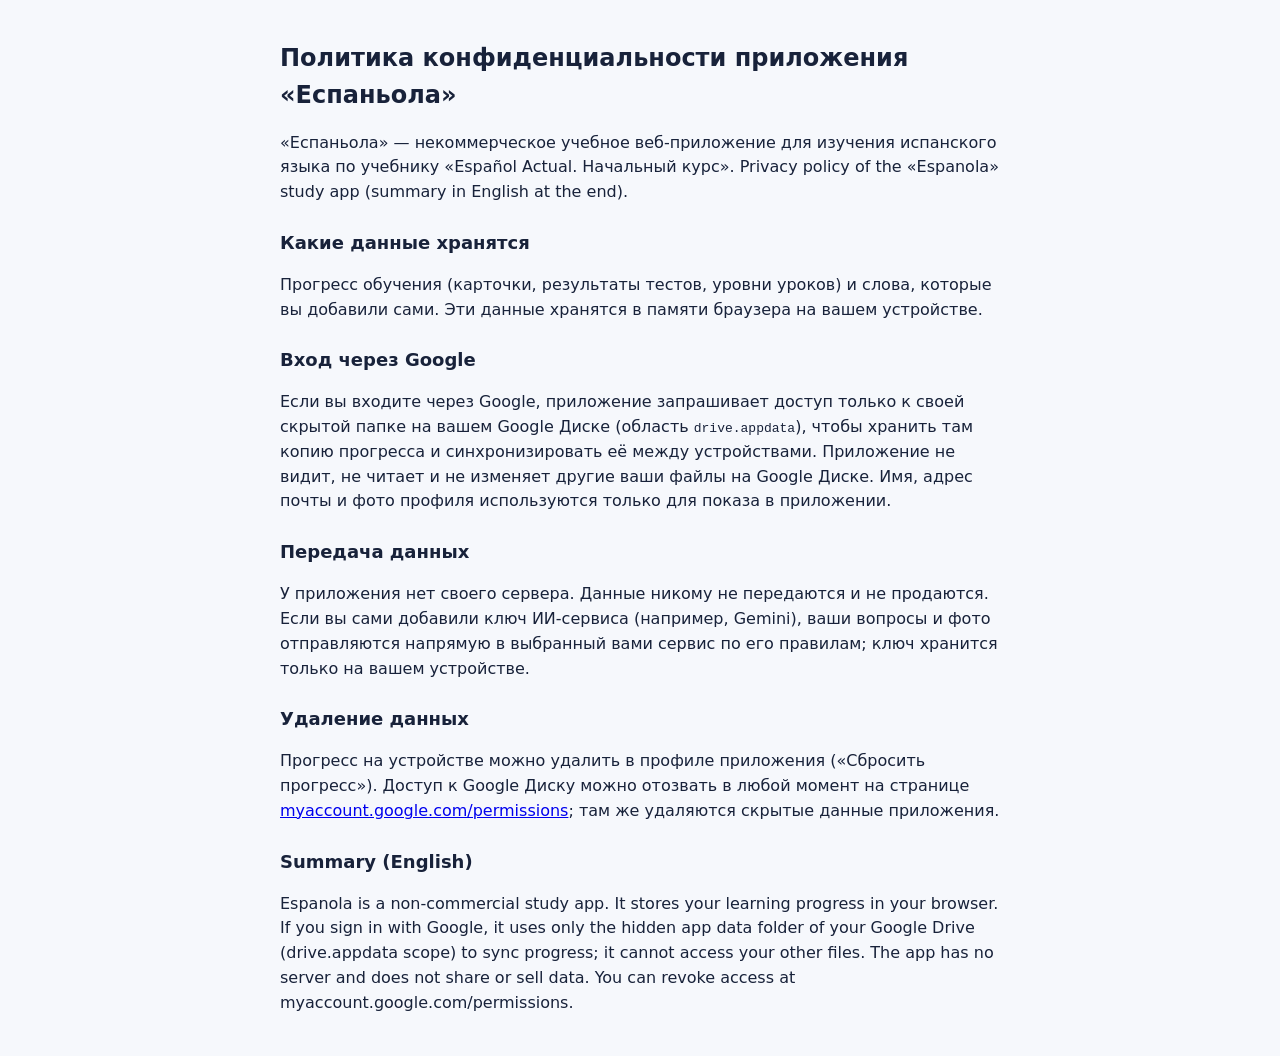
==== privacy.html @ cdbf80aa "Страница политики конфиденциальности для Google OAuth Co-Authored-By: Claude Opus 5.5 <noreply@anthr" ====
<!doctype html>
<html lang="ru">
<head>
<meta charset="utf-8">
<meta name="viewport" content="width=device-width,initial-scale=1">
<title>Еспаньола — политика конфиденциальности</title>
<style>
body{font-family:system-ui,-apple-system,"Segoe UI",Roboto,sans-serif;max-width:720px;margin:0 auto;padding:24px 16px;line-height:1.55;color:#18223a;background:#f6f8fc}
h1{font-size:24px}h2{font-size:18px;margin-top:24px}
</style>
</head>
<body>
<h1>Политика конфиденциальности приложения «Еспаньола»</h1>
<p>«Еспаньола» — некоммерческое учебное веб-приложение для изучения испанского языка по учебнику «Español Actual. Начальный курс». Privacy policy of the «Espanola» study app (summary in English at the end).</p>

<h2>Какие данные хранятся</h2>
<p>Прогресс обучения (карточки, результаты тестов, уровни уроков) и слова, которые вы добавили сами. Эти данные хранятся в памяти браузера на вашем устройстве.</p>

<h2>Вход через Google</h2>
<p>Если вы входите через Google, приложение запрашивает доступ только к своей скрытой папке на вашем Google Диске (область <code>drive.appdata</code>), чтобы хранить там копию прогресса и синхронизировать её между устройствами. Приложение не видит, не читает и не изменяет другие ваши файлы на Google Диске. Имя, адрес почты и фото профиля используются только для показа в приложении.</p>

<h2>Передача данных</h2>
<p>У приложения нет своего сервера. Данные никому не передаются и не продаются. Если вы сами добавили ключ ИИ-сервиса (например, Gemini), ваши вопросы и фото отправляются напрямую в выбранный вами сервис по его правилам; ключ хранится только на вашем устройстве.</p>

<h2>Удаление данных</h2>
<p>Прогресс на устройстве можно удалить в профиле приложения («Сбросить прогресс»). Доступ к Google Диску можно отозвать в любой момент на странице <a href="https://myaccount.google.com/permissions">myaccount.google.com/permissions</a>; там же удаляются скрытые данные приложения.</p>

<h2>Summary (English)</h2>
<p>Espanola is a non-commercial study app. It stores your learning progress in your browser. If you sign in with Google, it uses only the hidden app data folder of your Google Drive (drive.appdata scope) to sync progress; it cannot access your other files. The app has no server and does not share or sell data. You can revoke access at myaccount.google.com/permissions.</p>
</body>
</html>
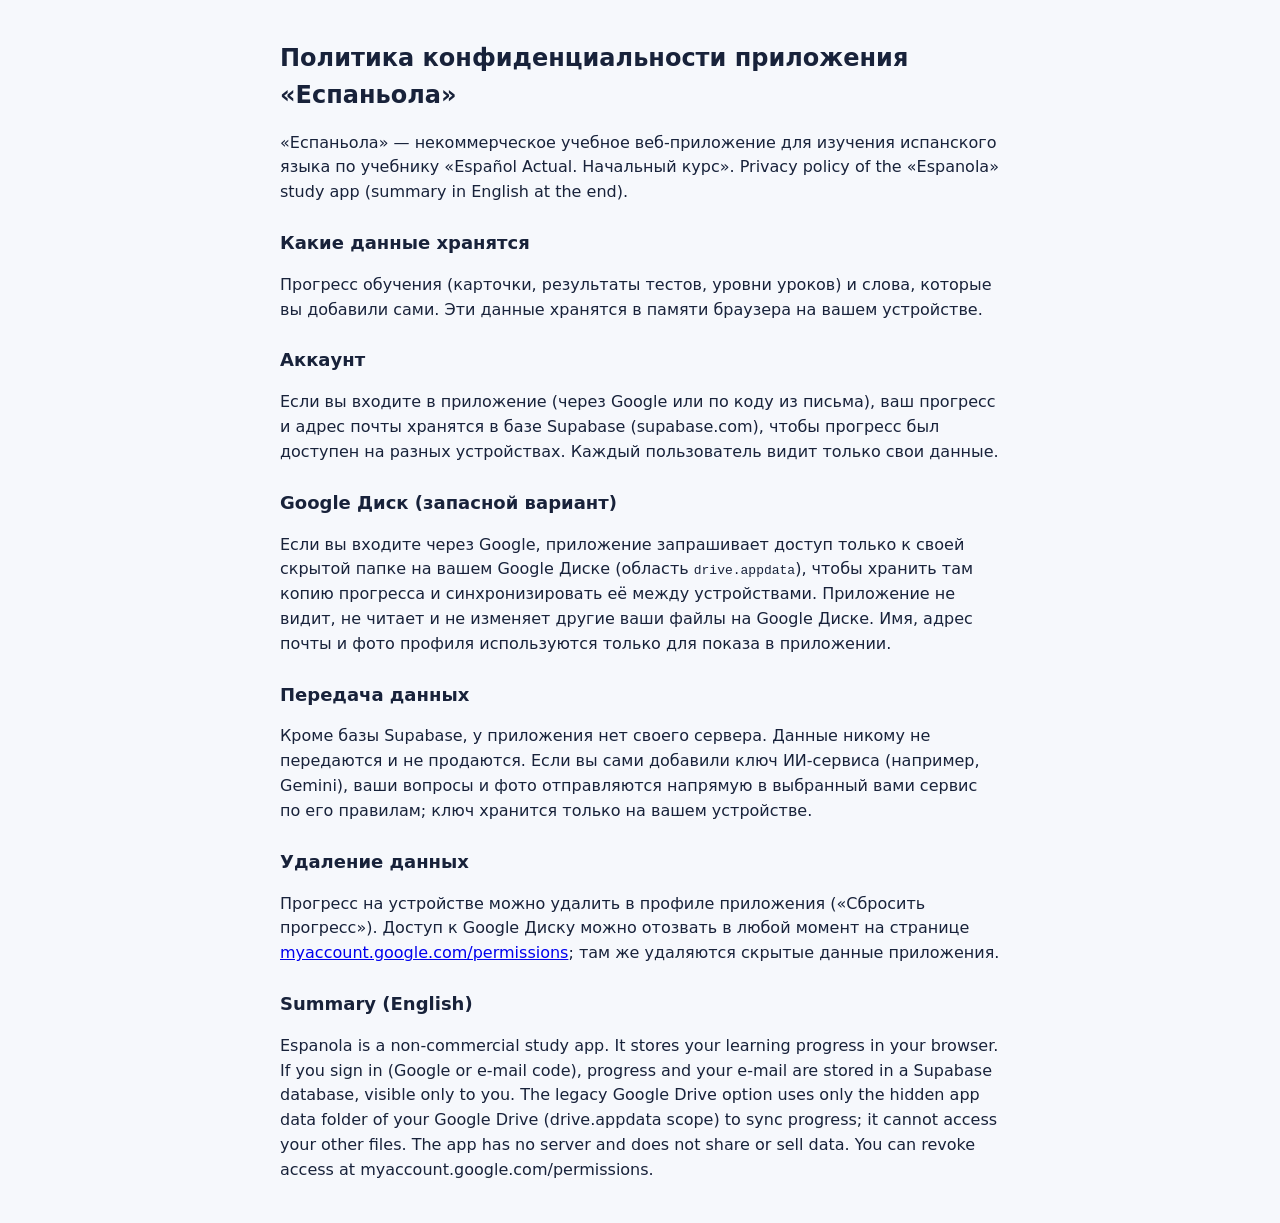
==== commit 9369d03a: "Прогресс в аккаунте через Supabase: вход через Google или по коду из письма Google Диск остаётся зап" ====
--- a/privacy.html
+++ b/privacy.html
@@ -16,16 +16,18 @@
 <h2>Какие данные хранятся</h2>
 <p>Прогресс обучения (карточки, результаты тестов, уровни уроков) и слова, которые вы добавили сами. Эти данные хранятся в памяти браузера на вашем устройстве.</p>
 
-<h2>Вход через Google</h2>
+<h2>Аккаунт</h2>
+<p>Если вы входите в приложение (через Google или по коду из письма), ваш прогресс и адрес почты хранятся в базе Supabase (supabase.com), чтобы прогресс был доступен на разных устройствах. Каждый пользователь видит только свои данные.</p>
+<h2>Google Диск (запасной вариант)</h2>
 <p>Если вы входите через Google, приложение запрашивает доступ только к своей скрытой папке на вашем Google Диске (область <code>drive.appdata</code>), чтобы хранить там копию прогресса и синхронизировать её между устройствами. Приложение не видит, не читает и не изменяет другие ваши файлы на Google Диске. Имя, адрес почты и фото профиля используются только для показа в приложении.</p>
 
 <h2>Передача данных</h2>
-<p>У приложения нет своего сервера. Данные никому не передаются и не продаются. Если вы сами добавили ключ ИИ-сервиса (например, Gemini), ваши вопросы и фото отправляются напрямую в выбранный вами сервис по его правилам; ключ хранится только на вашем устройстве.</p>
+<p>Кроме базы Supabase, у приложения нет своего сервера. Данные никому не передаются и не продаются. Если вы сами добавили ключ ИИ-сервиса (например, Gemini), ваши вопросы и фото отправляются напрямую в выбранный вами сервис по его правилам; ключ хранится только на вашем устройстве.</p>
 
 <h2>Удаление данных</h2>
 <p>Прогресс на устройстве можно удалить в профиле приложения («Сбросить прогресс»). Доступ к Google Диску можно отозвать в любой момент на странице <a href="https://myaccount.google.com/permissions">myaccount.google.com/permissions</a>; там же удаляются скрытые данные приложения.</p>
 
 <h2>Summary (English)</h2>
-<p>Espanola is a non-commercial study app. It stores your learning progress in your browser. If you sign in with Google, it uses only the hidden app data folder of your Google Drive (drive.appdata scope) to sync progress; it cannot access your other files. The app has no server and does not share or sell data. You can revoke access at myaccount.google.com/permissions.</p>
+<p>Espanola is a non-commercial study app. It stores your learning progress in your browser. If you sign in (Google or e-mail code), progress and your e-mail are stored in a Supabase database, visible only to you. The legacy Google Drive option uses only the hidden app data folder of your Google Drive (drive.appdata scope) to sync progress; it cannot access your other files. The app has no server and does not share or sell data. You can revoke access at myaccount.google.com/permissions.</p>
 </body>
 </html>
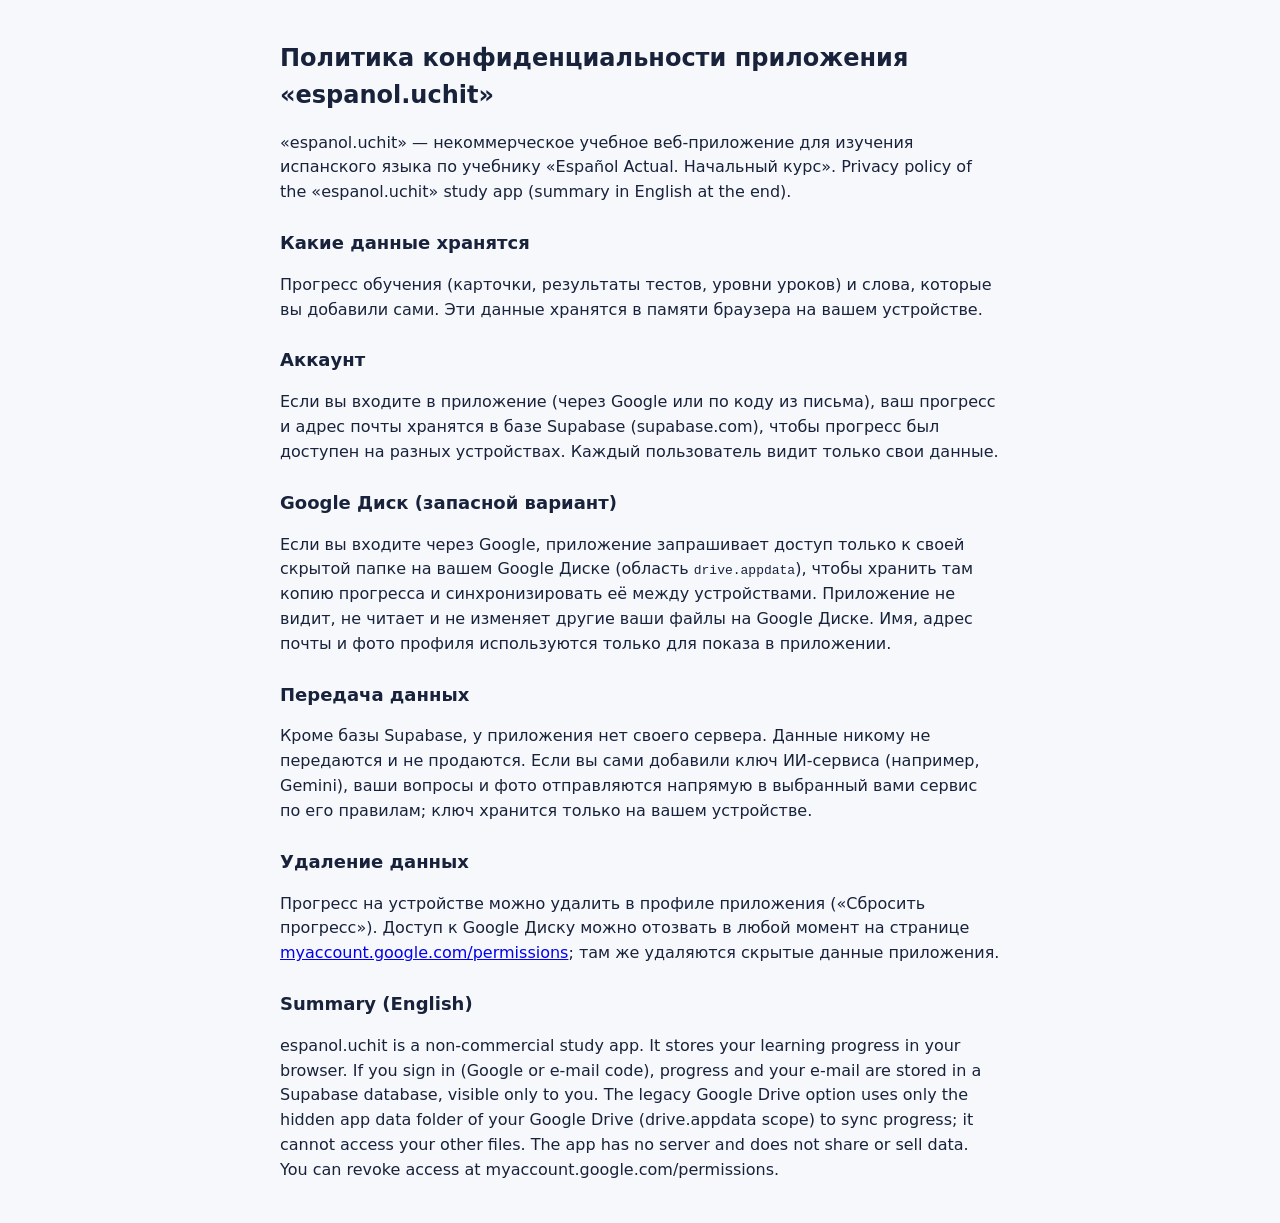
==== commit f3fc4e5b: "Название приложения: espanol.uchit Co-Authored-By: Claude Opus 5.5 <noreply@anthropic.com> Claude-Se" ====
--- a/privacy.html
+++ b/privacy.html
@@ -3,15 +3,15 @@
 <head>
 <meta charset="utf-8">
 <meta name="viewport" content="width=device-width,initial-scale=1">
-<title>Еспаньола — политика конфиденциальности</title>
+<title>espanol.uchit — политика конфиденциальности</title>
 <style>
 body{font-family:system-ui,-apple-system,"Segoe UI",Roboto,sans-serif;max-width:720px;margin:0 auto;padding:24px 16px;line-height:1.55;color:#18223a;background:#f6f8fc}
 h1{font-size:24px}h2{font-size:18px;margin-top:24px}
 </style>
 </head>
 <body>
-<h1>Политика конфиденциальности приложения «Еспаньола»</h1>
-<p>«Еспаньола» — некоммерческое учебное веб-приложение для изучения испанского языка по учебнику «Español Actual. Начальный курс». Privacy policy of the «Espanola» study app (summary in English at the end).</p>
+<h1>Политика конфиденциальности приложения «espanol.uchit»</h1>
+<p>«espanol.uchit» — некоммерческое учебное веб-приложение для изучения испанского языка по учебнику «Español Actual. Начальный курс». Privacy policy of the «espanol.uchit» study app (summary in English at the end).</p>
 
 <h2>Какие данные хранятся</h2>
 <p>Прогресс обучения (карточки, результаты тестов, уровни уроков) и слова, которые вы добавили сами. Эти данные хранятся в памяти браузера на вашем устройстве.</p>
@@ -28,6 +28,6 @@
 <p>Прогресс на устройстве можно удалить в профиле приложения («Сбросить прогресс»). Доступ к Google Диску можно отозвать в любой момент на странице <a href="https://myaccount.google.com/permissions">myaccount.google.com/permissions</a>; там же удаляются скрытые данные приложения.</p>
 
 <h2>Summary (English)</h2>
-<p>Espanola is a non-commercial study app. It stores your learning progress in your browser. If you sign in (Google or e-mail code), progress and your e-mail are stored in a Supabase database, visible only to you. The legacy Google Drive option uses only the hidden app data folder of your Google Drive (drive.appdata scope) to sync progress; it cannot access your other files. The app has no server and does not share or sell data. You can revoke access at myaccount.google.com/permissions.</p>
+<p>espanol.uchit is a non-commercial study app. It stores your learning progress in your browser. If you sign in (Google or e-mail code), progress and your e-mail are stored in a Supabase database, visible only to you. The legacy Google Drive option uses only the hidden app data folder of your Google Drive (drive.appdata scope) to sync progress; it cannot access your other files. The app has no server and does not share or sell data. You can revoke access at myaccount.google.com/permissions.</p>
 </body>
 </html>
